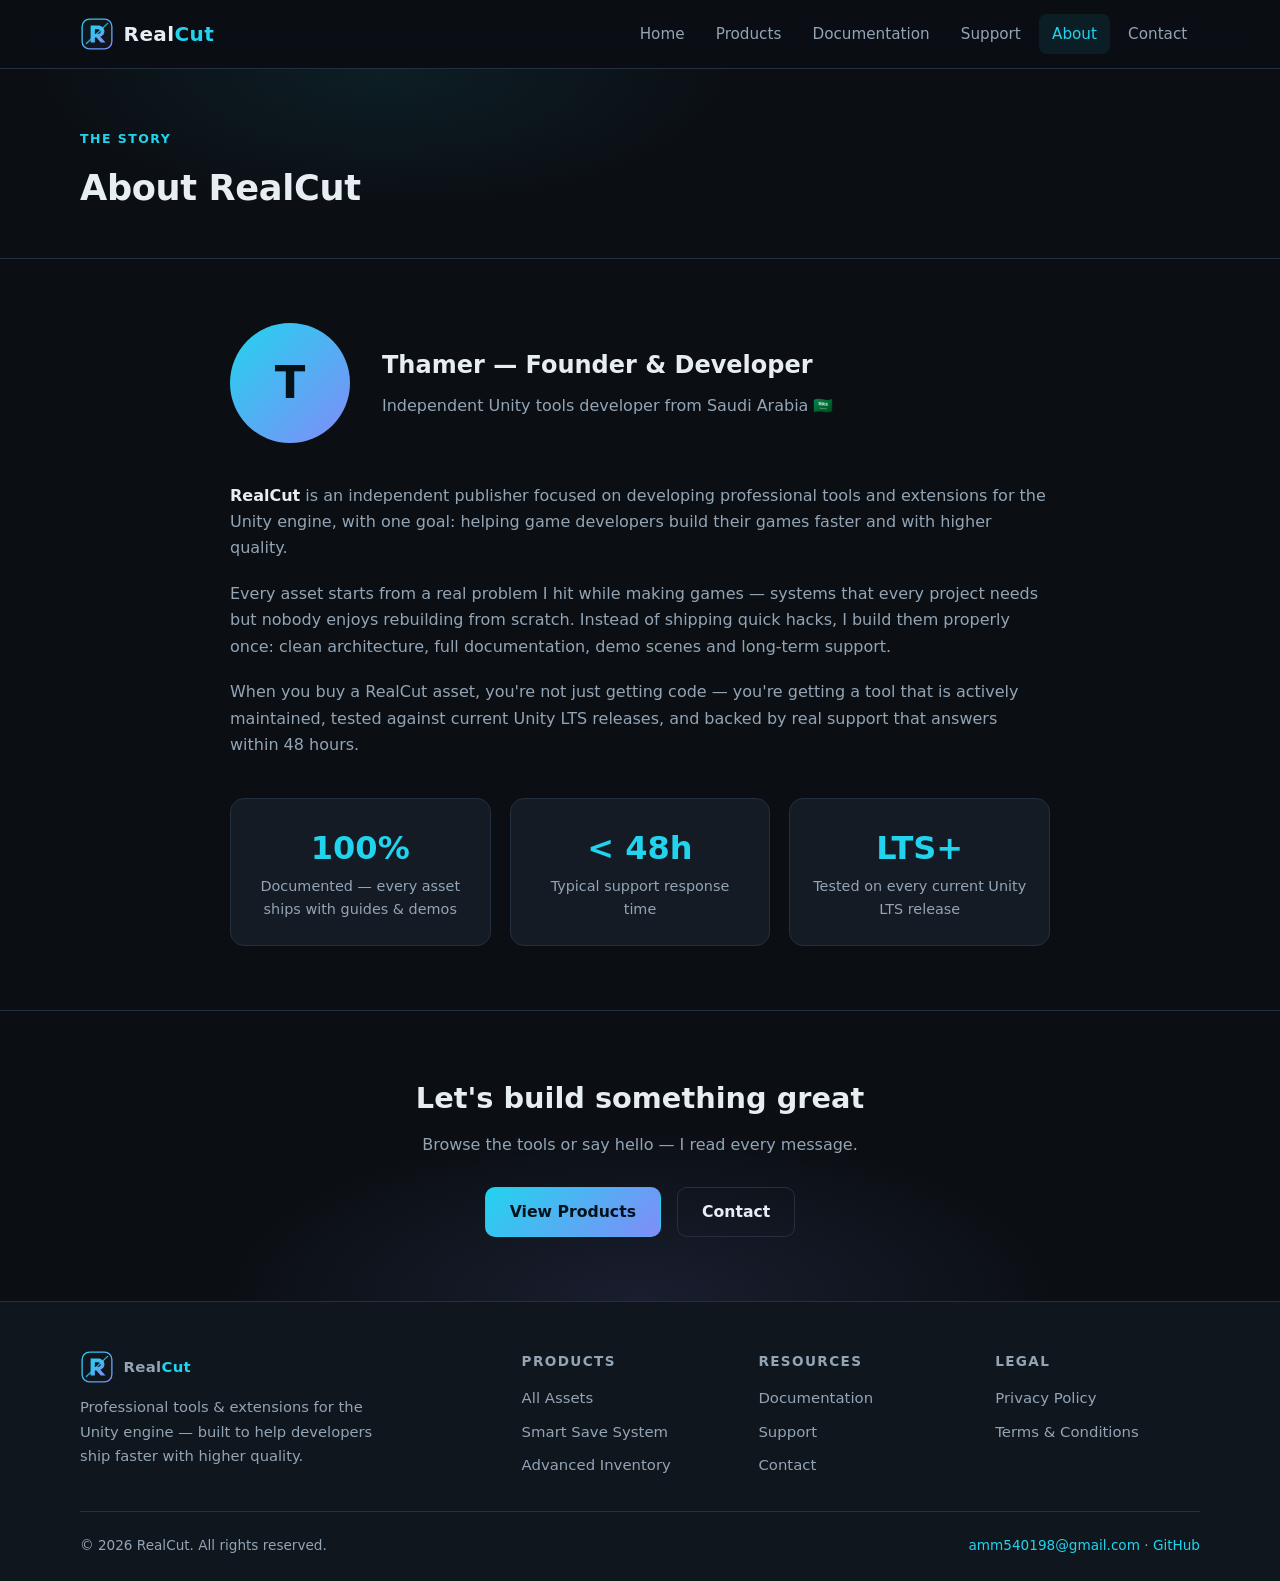
==== about.html @ 6e4e15a1 "RealCut publisher site — initial version Co-Authored-By: Claude Fable 5 <noreply@anthropic.com>" ====
<!DOCTYPE html>
<html lang="en">
<head>
  <meta charset="UTF-8">
  <meta name="viewport" content="width=device-width, initial-scale=1.0">
  <title>About — RealCut</title>
  <meta name="description" content="RealCut is an independent publisher building professional tools and extensions for the Unity engine.">
  <link rel="icon" type="image/svg+xml" href="assets/favicon.svg">
  <link rel="stylesheet" href="css/style.css">
</head>
<body data-page="about">
  <header id="site-header" class="site-header"></header>

  <main>
    <section class="page-head">
      <div class="container">
        <span class="eyebrow">The story</span>
        <h1>About RealCut</h1>
      </div>
    </section>

    <section class="section">
      <div class="container" style="max-width:820px">
        <div class="about-hero">
          <div class="avatar">T</div>
          <div>
            <h2 style="margin-bottom:0.5rem">Thamer — Founder &amp; Developer</h2>
            <p style="color:var(--text-dim)">Independent Unity tools developer from Saudi Arabia 🇸🇦</p>
          </div>
        </div>

        <div style="margin-top:2.5rem; display:grid; gap:1.2rem; color:var(--text-dim)">
          <p>
            <strong style="color:var(--text)">RealCut</strong> is an independent publisher focused on developing
            professional tools and extensions for the Unity engine, with one goal: helping game developers
            build their games faster and with higher quality.
          </p>
          <p>
            Every asset starts from a real problem I hit while making games — systems that every project needs
            but nobody enjoys rebuilding from scratch. Instead of shipping quick hacks, I build them properly once:
            clean architecture, full documentation, demo scenes and long-term support.
          </p>
          <p>
            When you buy a RealCut asset, you're not just getting code — you're getting a tool that is
            actively maintained, tested against current Unity LTS releases, and backed by real support
            that answers within 48 hours.
          </p>
        </div>

        <div class="stat-row">
          <div class="card stat">
            <div class="num">100%</div>
            <div class="lbl">Documented — every asset ships with guides &amp; demos</div>
          </div>
          <div class="card stat">
            <div class="num">&lt; 48h</div>
            <div class="lbl">Typical support response time</div>
          </div>
          <div class="card stat">
            <div class="num">LTS+</div>
            <div class="lbl">Tested on every current Unity LTS release</div>
          </div>
        </div>
      </div>
    </section>

    <section class="cta-band">
      <div class="container">
        <h2>Let's build something great</h2>
        <p>Browse the tools or say hello — I read every message.</p>
        <div class="hero-actions">
          <a href="products.html" class="btn btn-primary">View Products</a>
          <a href="contact.html" class="btn btn-outline">Contact</a>
        </div>
      </div>
    </section>
  </main>

  <footer id="site-footer" class="site-footer"></footer>
  <script src="js/main.js"></script>
</body>
</html>
---- css/style.css ----
/* ============================================
   RealCut — Unity Asset Publisher Site
   ============================================ */

:root {
  --bg: #0b0f14;
  --bg-soft: #10161d;
  --card: #141b24;
  --card-hover: #18212c;
  --border: #223041;
  --text: #e6edf3;
  --text-dim: #93a4b5;
  --accent: #22d3ee;
  --accent-2: #818cf8;
  --accent-dark: #0e7490;
  --success: #34d399;
  --radius: 14px;
  --shadow: 0 10px 30px rgba(0, 0, 0, 0.35);
  --font: "Segoe UI", system-ui, -apple-system, "Helvetica Neue", Arial, sans-serif;
  --mono: "Cascadia Code", Consolas, "SF Mono", monospace;
}

* { margin: 0; padding: 0; box-sizing: border-box; }

html { scroll-behavior: smooth; }

body {
  font-family: var(--font);
  background: var(--bg);
  color: var(--text);
  line-height: 1.65;
  min-height: 100vh;
  display: flex;
  flex-direction: column;
}

main { flex: 1; }

.container {
  width: min(1120px, 92%);
  margin: 0 auto;
}

a { color: var(--accent); text-decoration: none; }
a:hover { text-decoration: underline; }

img { max-width: 100%; display: block; }

/* ---------- Header ---------- */
.site-header {
  position: sticky;
  top: 0;
  z-index: 50;
  background: rgba(11, 15, 20, 0.85);
  backdrop-filter: blur(12px);
  border-bottom: 1px solid var(--border);
}

.nav-wrap {
  display: flex;
  align-items: center;
  justify-content: space-between;
  padding: 0.9rem 0;
  gap: 1rem;
}

.brand {
  display: flex;
  align-items: center;
  gap: 0.6rem;
  font-weight: 700;
  font-size: 1.25rem;
  color: var(--text);
  letter-spacing: 0.02em;
}
.brand:hover { text-decoration: none; }
.brand svg { width: 34px; height: 34px; }
.brand .cut { color: var(--accent); }

.main-nav {
  display: flex;
  align-items: center;
  gap: 0.35rem;
  flex-wrap: wrap;
}

.main-nav a {
  color: var(--text-dim);
  padding: 0.45rem 0.8rem;
  border-radius: 8px;
  font-size: 0.95rem;
  transition: color 0.15s, background 0.15s;
}
.main-nav a:hover { color: var(--text); background: var(--card); text-decoration: none; }
.main-nav a.active { color: var(--accent); background: rgba(34, 211, 238, 0.08); }

.nav-toggle {
  display: none;
  background: none;
  border: 1px solid var(--border);
  border-radius: 8px;
  color: var(--text);
  font-size: 1.3rem;
  padding: 0.25rem 0.6rem;
  cursor: pointer;
}

@media (max-width: 860px) {
  .nav-toggle { display: block; }
  .main-nav {
    display: none;
    position: absolute;
    top: 100%;
    left: 0;
    right: 0;
    flex-direction: column;
    align-items: stretch;
    background: var(--bg-soft);
    border-bottom: 1px solid var(--border);
    padding: 0.75rem 4%;
  }
  .main-nav.open { display: flex; }
  .main-nav a { padding: 0.7rem 0.8rem; }
}

/* ---------- Buttons ---------- */
.btn {
  display: inline-flex;
  align-items: center;
  justify-content: center;
  gap: 0.5rem;
  padding: 0.7rem 1.5rem;
  border-radius: 10px;
  font-weight: 600;
  font-size: 0.98rem;
  border: 1px solid transparent;
  cursor: pointer;
  transition: transform 0.15s, box-shadow 0.15s, background 0.15s, border-color 0.15s;
}
.btn:hover { text-decoration: none; transform: translateY(-2px); }

.btn-primary {
  background: linear-gradient(135deg, var(--accent), var(--accent-2));
  color: #06121a;
}
.btn-primary:hover { box-shadow: 0 8px 24px rgba(34, 211, 238, 0.25); }

.btn-outline {
  border-color: var(--border);
  color: var(--text);
  background: transparent;
}
.btn-outline:hover { border-color: var(--accent); color: var(--accent); }

.btn-store {
  background: #000;
  color: #fff;
  border-color: #333;
}
.btn-store:hover { border-color: var(--accent); box-shadow: 0 8px 24px rgba(0, 0, 0, 0.4); }

/* ---------- Hero ---------- */
.hero {
  position: relative;
  padding: 6rem 0 5rem;
  text-align: center;
  overflow: hidden;
}
.hero::before {
  content: "";
  position: absolute;
  inset: 0;
  background:
    radial-gradient(600px 300px at 50% -10%, rgba(34, 211, 238, 0.14), transparent 70%),
    radial-gradient(500px 260px at 85% 20%, rgba(129, 140, 248, 0.10), transparent 70%);
  pointer-events: none;
}
.hero .container { position: relative; }

.hero-logo { width: 96px; height: 96px; margin: 0 auto 1.5rem; }

.hero h1 {
  font-size: clamp(2.2rem, 5vw, 3.4rem);
  line-height: 1.15;
  letter-spacing: -0.02em;
  margin-bottom: 1rem;
}
.hero h1 .grad {
  background: linear-gradient(90deg, var(--accent), var(--accent-2));
  -webkit-background-clip: text;
  background-clip: text;
  color: transparent;
}

.hero .tagline {
  color: var(--text-dim);
  font-size: 1.15rem;
  max-width: 640px;
  margin: 0 auto 2.2rem;
}

.hero-actions { display: flex; gap: 1rem; justify-content: center; flex-wrap: wrap; }

/* ---------- Sections ---------- */
.section { padding: 4rem 0; }
.section.alt { background: var(--bg-soft); border-top: 1px solid var(--border); border-bottom: 1px solid var(--border); }

.section-head { text-align: center; margin-bottom: 2.5rem; }
.section-head h2 { font-size: 1.9rem; letter-spacing: -0.01em; }
.section-head p { color: var(--text-dim); margin-top: 0.5rem; }

.eyebrow {
  display: inline-block;
  font-size: 0.78rem;
  font-weight: 700;
  letter-spacing: 0.12em;
  text-transform: uppercase;
  color: var(--accent);
  margin-bottom: 0.6rem;
}

/* ---------- Cards / grids ---------- */
.grid-3 { display: grid; grid-template-columns: repeat(3, 1fr); gap: 1.4rem; }
.grid-2 { display: grid; grid-template-columns: repeat(2, 1fr); gap: 1.4rem; }
@media (max-width: 860px) { .grid-3, .grid-2 { grid-template-columns: 1fr; } }

.card {
  background: var(--card);
  border: 1px solid var(--border);
  border-radius: var(--radius);
  padding: 1.6rem;
}

.feature-card h3 { margin: 0.8rem 0 0.4rem; font-size: 1.1rem; }
.feature-card p { color: var(--text-dim); font-size: 0.95rem; }
.feature-icon {
  width: 44px; height: 44px;
  display: flex; align-items: center; justify-content: center;
  border-radius: 10px;
  background: rgba(34, 211, 238, 0.1);
  color: var(--accent);
  font-size: 1.3rem;
}

/* ---------- Product cards ---------- */
.product-grid { display: grid; grid-template-columns: repeat(auto-fill, minmax(320px, 1fr)); gap: 1.6rem; }

.product-card {
  background: var(--card);
  border: 1px solid var(--border);
  border-radius: var(--radius);
  overflow: hidden;
  display: flex;
  flex-direction: column;
  transition: transform 0.2s, border-color 0.2s, box-shadow 0.2s;
}
.product-card:hover {
  transform: translateY(-4px);
  border-color: rgba(34, 211, 238, 0.45);
  box-shadow: var(--shadow);
}
.product-card .thumb { aspect-ratio: 16 / 9; background: var(--bg-soft); }
.product-card .thumb img { width: 100%; height: 100%; object-fit: cover; }
.product-card .body { padding: 1.3rem; display: flex; flex-direction: column; gap: 0.6rem; flex: 1; }
.product-card h3 { font-size: 1.2rem; }
.product-card h3 a { color: var(--text); }
.product-card h3 a:hover { color: var(--accent); text-decoration: none; }
.product-card .desc { color: var(--text-dim); font-size: 0.94rem; flex: 1; }

.meta-row { display: flex; flex-wrap: wrap; gap: 0.5rem; }
.badge {
  font-size: 0.75rem;
  font-weight: 600;
  padding: 0.22rem 0.6rem;
  border-radius: 999px;
  border: 1px solid var(--border);
  color: var(--text-dim);
  background: var(--bg-soft);
}
.badge.accent { color: var(--accent); border-color: rgba(34, 211, 238, 0.35); background: rgba(34, 211, 238, 0.07); }

.card-actions { display: flex; gap: 0.7rem; margin-top: 0.8rem; flex-wrap: wrap; }
.card-actions .btn { padding: 0.55rem 1.1rem; font-size: 0.9rem; }

/* ---------- Product detail page ---------- */
.product-hero { padding: 3.5rem 0 2rem; }
.breadcrumb { font-size: 0.88rem; color: var(--text-dim); margin-bottom: 1.2rem; }
.breadcrumb a { color: var(--text-dim); }
.breadcrumb a:hover { color: var(--accent); }

.product-top { display: grid; grid-template-columns: 1.2fr 1fr; gap: 2.5rem; align-items: start; }
@media (max-width: 900px) { .product-top { grid-template-columns: 1fr; } }

.gallery-main {
  border: 1px solid var(--border);
  border-radius: var(--radius);
  overflow: hidden;
  background: var(--bg-soft);
  aspect-ratio: 16 / 9;
}
.gallery-main img { width: 100%; height: 100%; object-fit: cover; }

.gallery-thumbs { display: flex; gap: 0.7rem; margin-top: 0.8rem; }
.gallery-thumbs button {
  border: 2px solid var(--border);
  border-radius: 8px;
  padding: 0;
  background: var(--bg-soft);
  cursor: pointer;
  overflow: hidden;
  width: 110px;
  aspect-ratio: 16 / 9;
  transition: border-color 0.15s;
}
.gallery-thumbs button.active,
.gallery-thumbs button:hover { border-color: var(--accent); }
.gallery-thumbs img { width: 100%; height: 100%; object-fit: cover; }

.product-info h1 { font-size: 2rem; margin-bottom: 0.6rem; letter-spacing: -0.01em; }
.product-info .lead { color: var(--text-dim); margin-bottom: 1.2rem; }
.spec-list { list-style: none; margin: 1.2rem 0; display: grid; gap: 0.5rem; }
.spec-list li {
  display: flex; justify-content: space-between; gap: 1rem;
  padding: 0.55rem 0.9rem;
  background: var(--bg-soft);
  border: 1px solid var(--border);
  border-radius: 8px;
  font-size: 0.92rem;
}
.spec-list .k { color: var(--text-dim); }
.spec-list .v { font-weight: 600; }

.video-box {
  border: 1px solid var(--border);
  border-radius: var(--radius);
  overflow: hidden;
  background: #000;
  aspect-ratio: 16 / 9;
  display: flex;
  align-items: center;
  justify-content: center;
}
.video-box .placeholder { text-align: center; color: var(--text-dim); padding: 2rem; }
.video-box .play-circle {
  width: 72px; height: 72px;
  margin: 0 auto 1rem;
  border-radius: 50%;
  background: rgba(34, 211, 238, 0.15);
  border: 2px solid var(--accent);
  display: flex; align-items: center; justify-content: center;
  color: var(--accent);
  font-size: 1.6rem;
}

/* ---------- Tabs / detail sections ---------- */
.detail-section { margin: 3rem 0; }
.detail-section h2 {
  font-size: 1.4rem;
  margin-bottom: 1.2rem;
  padding-bottom: 0.6rem;
  border-bottom: 1px solid var(--border);
}

.check-list { list-style: none; display: grid; gap: 0.7rem; }
.check-list li { display: flex; gap: 0.7rem; align-items: flex-start; color: var(--text-dim); }
.check-list li::before {
  content: "✓";
  color: var(--success);
  font-weight: 700;
  flex-shrink: 0;
  margin-top: 0.05rem;
}
.check-list li strong { color: var(--text); }

.steps { list-style: none; counter-reset: step; display: grid; gap: 1rem; }
.steps li {
  counter-increment: step;
  display: flex;
  gap: 1rem;
  align-items: flex-start;
  background: var(--card);
  border: 1px solid var(--border);
  border-radius: 10px;
  padding: 1rem 1.2rem;
}
.steps li::before {
  content: counter(step);
  flex-shrink: 0;
  width: 30px; height: 30px;
  border-radius: 50%;
  background: rgba(34, 211, 238, 0.12);
  color: var(--accent);
  font-weight: 700;
  display: flex; align-items: center; justify-content: center;
  font-size: 0.9rem;
}

/* ---------- Tables ---------- */
.table-wrap { overflow-x: auto; border: 1px solid var(--border); border-radius: 10px; }
table { width: 100%; border-collapse: collapse; font-size: 0.93rem; min-width: 420px; }
th, td { text-align: left; padding: 0.75rem 1rem; border-bottom: 1px solid var(--border); }
th { background: var(--bg-soft); color: var(--text-dim); font-weight: 600; }
tr:last-child td { border-bottom: none; }
.yes { color: var(--success); font-weight: 700; }

/* ---------- Changelog ---------- */
.changelog { list-style: none; border-left: 2px solid var(--border); padding-left: 1.5rem; display: grid; gap: 1.5rem; }
.changelog li { position: relative; }
.changelog li::before {
  content: "";
  position: absolute;
  left: calc(-1.5rem - 6px);
  top: 0.45rem;
  width: 10px; height: 10px;
  border-radius: 50%;
  background: var(--accent);
}
.changelog .ver { font-weight: 700; color: var(--text); }
.changelog .date { color: var(--text-dim); font-size: 0.85rem; margin-left: 0.6rem; }
.changelog p { color: var(--text-dim); font-size: 0.93rem; margin-top: 0.25rem; }

/* ---------- FAQ accordion ---------- */
.faq details {
  background: var(--card);
  border: 1px solid var(--border);
  border-radius: 10px;
  margin-bottom: 0.8rem;
  overflow: hidden;
}
.faq summary {
  cursor: pointer;
  padding: 1rem 1.3rem;
  font-weight: 600;
  list-style: none;
  display: flex;
  justify-content: space-between;
  align-items: center;
  gap: 1rem;
}
.faq summary::-webkit-details-marker { display: none; }
.faq summary::after { content: "+"; color: var(--accent); font-size: 1.3rem; font-weight: 400; }
.faq details[open] summary::after { content: "–"; }
.faq .answer { padding: 0 1.3rem 1.1rem; color: var(--text-dim); font-size: 0.95rem; }

/* ---------- Docs ---------- */
.docs-layout { display: grid; grid-template-columns: 240px 1fr; gap: 2.5rem; align-items: start; }
@media (max-width: 900px) { .docs-layout { grid-template-columns: 1fr; } }

.docs-nav {
  position: sticky;
  top: 90px;
  background: var(--card);
  border: 1px solid var(--border);
  border-radius: var(--radius);
  padding: 1.2rem;
}
.docs-nav h4 { font-size: 0.8rem; text-transform: uppercase; letter-spacing: 0.1em; color: var(--text-dim); margin-bottom: 0.7rem; }
.docs-nav ul { list-style: none; display: grid; gap: 0.2rem; }
.docs-nav a { color: var(--text-dim); font-size: 0.93rem; display: block; padding: 0.35rem 0.6rem; border-radius: 6px; }
.docs-nav a:hover { color: var(--accent); background: var(--bg-soft); text-decoration: none; }

.docs-body h2 { font-size: 1.5rem; margin: 2.5rem 0 1rem; padding-bottom: 0.5rem; border-bottom: 1px solid var(--border); }
.docs-body h2:first-child { margin-top: 0; }
.docs-body h3 { font-size: 1.1rem; margin: 1.5rem 0 0.6rem; }
.docs-body p, .docs-body li { color: var(--text-dim); }
.docs-body ul, .docs-body ol { padding-left: 1.4rem; margin: 0.6rem 0 1rem; }

pre {
  background: #0a0e13;
  border: 1px solid var(--border);
  border-radius: 10px;
  padding: 1.1rem 1.3rem;
  overflow-x: auto;
  margin: 1rem 0;
}
code { font-family: var(--mono); font-size: 0.88rem; color: #a5d6ff; }
p code, li code {
  background: var(--bg-soft);
  border: 1px solid var(--border);
  border-radius: 5px;
  padding: 0.1rem 0.4rem;
  color: var(--accent);
}

/* ---------- Forms ---------- */
.form-grid { display: grid; gap: 1.1rem; }
label { font-weight: 600; font-size: 0.92rem; display: block; margin-bottom: 0.35rem; }
input, textarea, select {
  width: 100%;
  background: var(--bg-soft);
  border: 1px solid var(--border);
  border-radius: 9px;
  color: var(--text);
  padding: 0.75rem 0.95rem;
  font-family: inherit;
  font-size: 0.95rem;
  transition: border-color 0.15s;
}
input:focus, textarea:focus, select:focus { outline: none; border-color: var(--accent); }
textarea { min-height: 150px; resize: vertical; }

.form-note { font-size: 0.85rem; color: var(--text-dim); }
.form-success {
  display: none;
  background: rgba(52, 211, 153, 0.1);
  border: 1px solid rgba(52, 211, 153, 0.4);
  color: var(--success);
  border-radius: 9px;
  padding: 0.9rem 1.1rem;
  font-size: 0.93rem;
}
.form-success.show { display: block; }

/* ---------- Contact / support info ---------- */
.info-tile { display: flex; gap: 1rem; align-items: flex-start; }
.info-tile .ico {
  flex-shrink: 0;
  width: 44px; height: 44px;
  border-radius: 10px;
  background: rgba(34, 211, 238, 0.1);
  color: var(--accent);
  display: flex; align-items: center; justify-content: center;
  font-size: 1.2rem;
}
.info-tile h3 { font-size: 1.05rem; margin-bottom: 0.2rem; }
.info-tile p { color: var(--text-dim); font-size: 0.93rem; }

/* ---------- About ---------- */
.about-hero { display: grid; grid-template-columns: auto 1fr; gap: 2rem; align-items: center; }
@media (max-width: 700px) { .about-hero { grid-template-columns: 1fr; text-align: center; } .about-hero .avatar { margin: 0 auto; } }
.avatar {
  width: 120px; height: 120px;
  border-radius: 50%;
  background: linear-gradient(135deg, var(--accent), var(--accent-2));
  display: flex; align-items: center; justify-content: center;
  font-size: 2.8rem;
  font-weight: 800;
  color: #06121a;
}

.stat-row { display: grid; grid-template-columns: repeat(3, 1fr); gap: 1.2rem; margin-top: 2.5rem; }
@media (max-width: 700px) { .stat-row { grid-template-columns: 1fr; } }
.stat { text-align: center; padding: 1.4rem; }
.stat .num { font-size: 2rem; font-weight: 800; color: var(--accent); }
.stat .lbl { color: var(--text-dim); font-size: 0.9rem; }

/* ---------- Legal pages ---------- */
.legal h1 { font-size: 2rem; margin-bottom: 0.4rem; }
.legal .updated { color: var(--text-dim); font-size: 0.9rem; margin-bottom: 2rem; }
.legal h2 { font-size: 1.25rem; margin: 2rem 0 0.7rem; }
.legal p, .legal li { color: var(--text-dim); }
.legal ul { padding-left: 1.4rem; margin: 0.6rem 0; }

/* ---------- Page header band ---------- */
.page-head {
  padding: 3.5rem 0 2.5rem;
  border-bottom: 1px solid var(--border);
  background:
    radial-gradient(500px 200px at 30% 0%, rgba(34, 211, 238, 0.08), transparent 70%);
}
.page-head h1 { font-size: 2.2rem; letter-spacing: -0.01em; }
.page-head p { color: var(--text-dim); margin-top: 0.5rem; max-width: 640px; }

/* ---------- CTA band ---------- */
.cta-band {
  text-align: center;
  padding: 4rem 0;
  background:
    radial-gradient(600px 250px at 50% 100%, rgba(129, 140, 248, 0.12), transparent 70%);
  border-top: 1px solid var(--border);
}
.cta-band h2 { font-size: 1.8rem; margin-bottom: 0.6rem; }
.cta-band p { color: var(--text-dim); margin-bottom: 1.8rem; }

/* ---------- Footer ---------- */
.site-footer {
  border-top: 1px solid var(--border);
  background: var(--bg-soft);
  padding: 3rem 0 1.5rem;
  margin-top: auto;
}
.footer-grid {
  display: grid;
  grid-template-columns: 2fr 1fr 1fr 1fr;
  gap: 2rem;
  margin-bottom: 2rem;
}
@media (max-width: 860px) { .footer-grid { grid-template-columns: 1fr 1fr; } }
@media (max-width: 520px) { .footer-grid { grid-template-columns: 1fr; } }

.footer-grid h4 { font-size: 0.85rem; text-transform: uppercase; letter-spacing: 0.1em; color: var(--text-dim); margin-bottom: 0.8rem; }
.footer-grid ul { list-style: none; display: grid; gap: 0.45rem; }
.footer-grid a { color: var(--text-dim); font-size: 0.93rem; }
.footer-grid a:hover { color: var(--accent); }
.footer-brand p { color: var(--text-dim); font-size: 0.92rem; margin-top: 0.7rem; max-width: 300px; }

.footer-bottom {
  border-top: 1px solid var(--border);
  padding-top: 1.4rem;
  display: flex;
  justify-content: space-between;
  align-items: center;
  gap: 1rem;
  flex-wrap: wrap;
  color: var(--text-dim);
  font-size: 0.85rem;
}
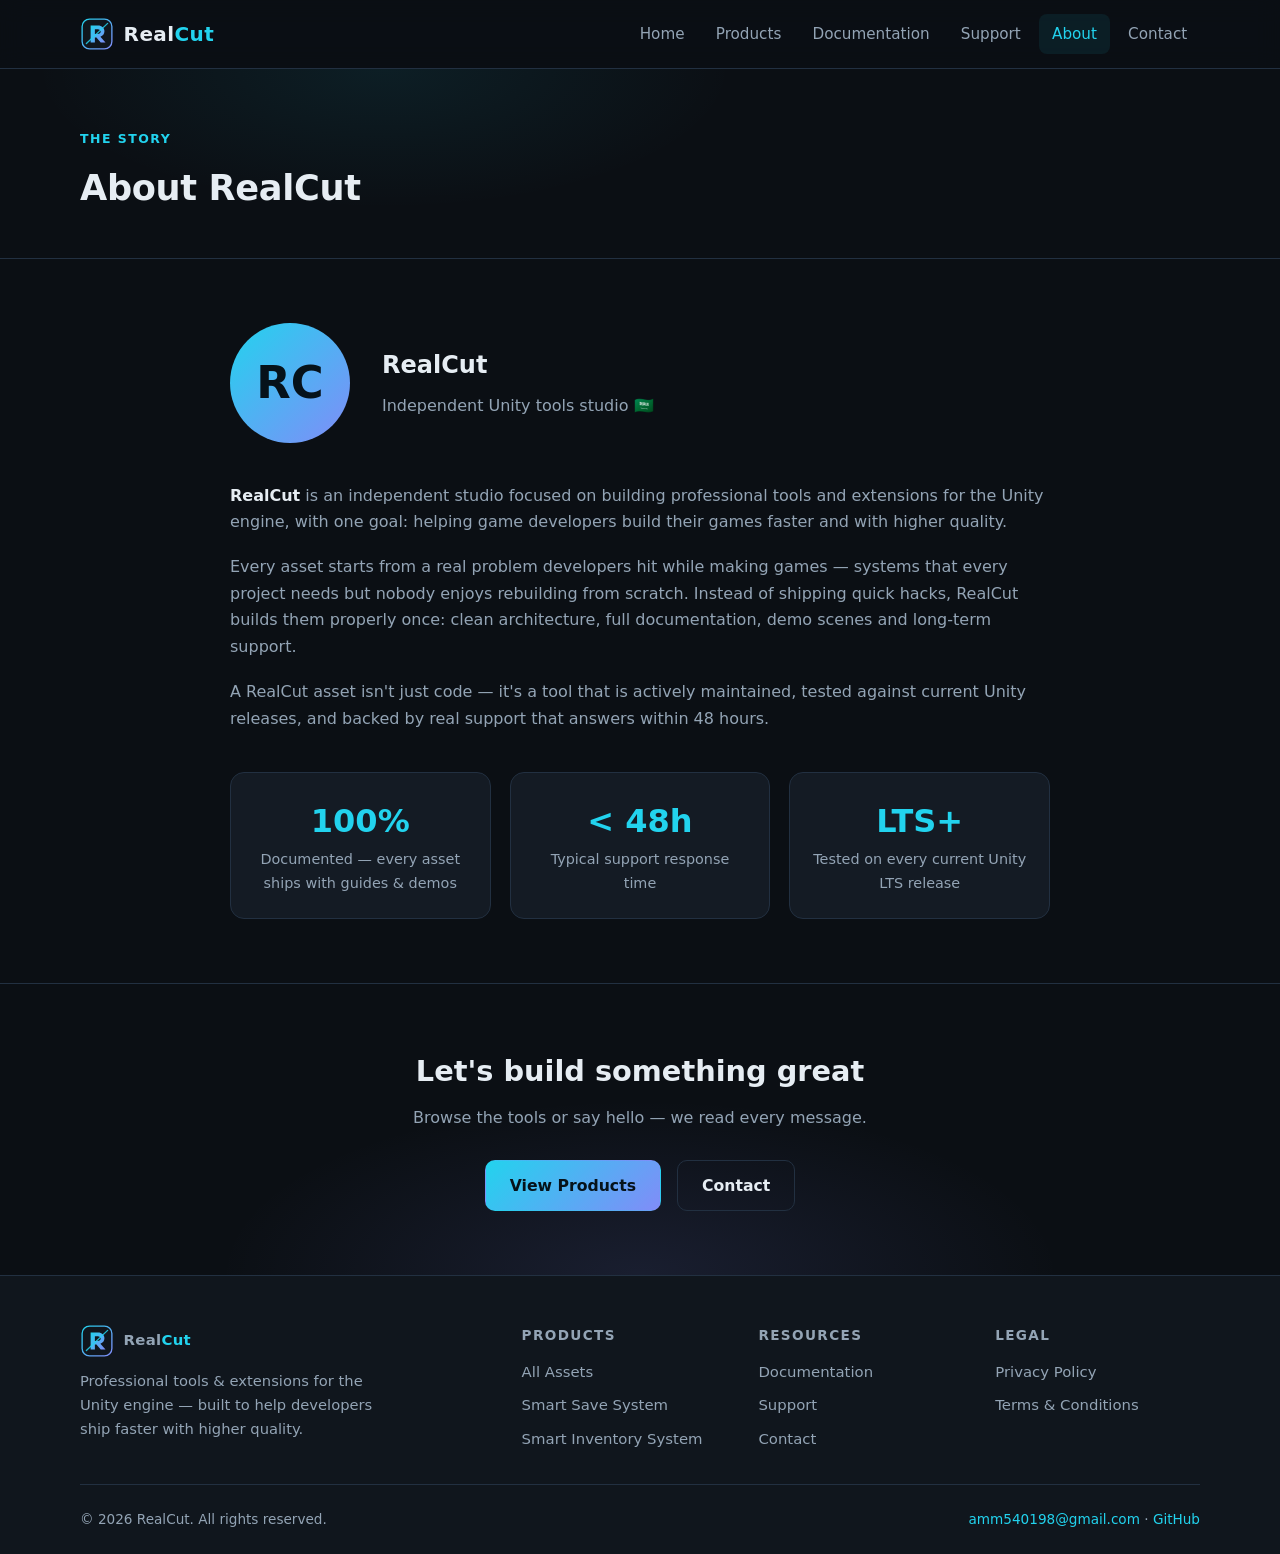
==== commit b5564f85: "Update catalog to real assets; company-wide RealCut branding - Replace placeholder products with the" ====
--- a/about.html
+++ b/about.html
@@ -22,28 +22,27 @@
     <section class="section">
       <div class="container" style="max-width:820px">
         <div class="about-hero">
-          <div class="avatar">T</div>
+          <div class="avatar">RC</div>
           <div>
-            <h2 style="margin-bottom:0.5rem">Thamer — Founder &amp; Developer</h2>
-            <p style="color:var(--text-dim)">Independent Unity tools developer from Saudi Arabia 🇸🇦</p>
+            <h2 style="margin-bottom:0.5rem">RealCut</h2>
+            <p style="color:var(--text-dim)">Independent Unity tools studio 🇸🇦</p>
           </div>
         </div>
 
         <div style="margin-top:2.5rem; display:grid; gap:1.2rem; color:var(--text-dim)">
           <p>
-            <strong style="color:var(--text)">RealCut</strong> is an independent publisher focused on developing
+            <strong style="color:var(--text)">RealCut</strong> is an independent studio focused on building
             professional tools and extensions for the Unity engine, with one goal: helping game developers
             build their games faster and with higher quality.
           </p>
           <p>
-            Every asset starts from a real problem I hit while making games — systems that every project needs
-            but nobody enjoys rebuilding from scratch. Instead of shipping quick hacks, I build them properly once:
-            clean architecture, full documentation, demo scenes and long-term support.
+            Every asset starts from a real problem developers hit while making games — systems that every project
+            needs but nobody enjoys rebuilding from scratch. Instead of shipping quick hacks, RealCut builds them
+            properly once: clean architecture, full documentation, demo scenes and long-term support.
           </p>
           <p>
-            When you buy a RealCut asset, you're not just getting code — you're getting a tool that is
-            actively maintained, tested against current Unity LTS releases, and backed by real support
-            that answers within 48 hours.
+            A RealCut asset isn't just code — it's a tool that is actively maintained, tested against current
+            Unity releases, and backed by real support that answers within 48 hours.
           </p>
         </div>
 
@@ -67,7 +66,7 @@
     <section class="cta-band">
       <div class="container">
         <h2>Let's build something great</h2>
-        <p>Browse the tools or say hello — I read every message.</p>
+        <p>Browse the tools or say hello — we read every message.</p>
         <div class="hero-actions">
           <a href="products.html" class="btn btn-primary">View Products</a>
           <a href="contact.html" class="btn btn-outline">Contact</a>
--- a/css/style.css
+++ b/css/style.css
@@ -159,6 +159,49 @@
 }
 .btn-store:hover { border-color: var(--accent); box-shadow: 0 8px 24px rgba(0, 0, 0, 0.4); }
 
+/* A "Coming soon" action: looks like a button, does nothing, never a dead link. */
+.btn.is-disabled {
+  background: transparent;
+  color: var(--text-dim);
+  border-color: var(--border);
+  cursor: default;
+  pointer-events: none;
+  opacity: 0.75;
+}
+.btn.is-disabled:hover { transform: none; box-shadow: none; }
+
+/* Price shown on a product's detail spec list. */
+.price-tag { font-weight: 700; color: var(--text); }
+.price-tag.free { color: var(--accent); }
+.price-offer {
+  display: inline-block;
+  margin-left: 0.5rem;
+  font-size: 0.78rem;
+  font-weight: 600;
+  color: var(--accent);
+  border: 1px solid rgba(34, 211, 238, 0.35);
+  background: rgba(34, 211, 238, 0.07);
+  border-radius: 999px;
+  padding: 0.1rem 0.55rem;
+}
+
+/* "Coming soon" ribbon across a product card's thumbnail. */
+.thumb { position: relative; }
+.ribbon {
+  position: absolute;
+  top: 0.7rem;
+  left: 0.7rem;
+  font-size: 0.72rem;
+  font-weight: 700;
+  letter-spacing: 0.04em;
+  text-transform: uppercase;
+  color: #06121a;
+  background: linear-gradient(135deg, var(--accent), var(--accent-2));
+  border-radius: 999px;
+  padding: 0.22rem 0.7rem;
+  box-shadow: 0 4px 14px rgba(0, 0, 0, 0.35);
+}
+
 /* ---------- Hero ---------- */
 .hero {
   position: relative;
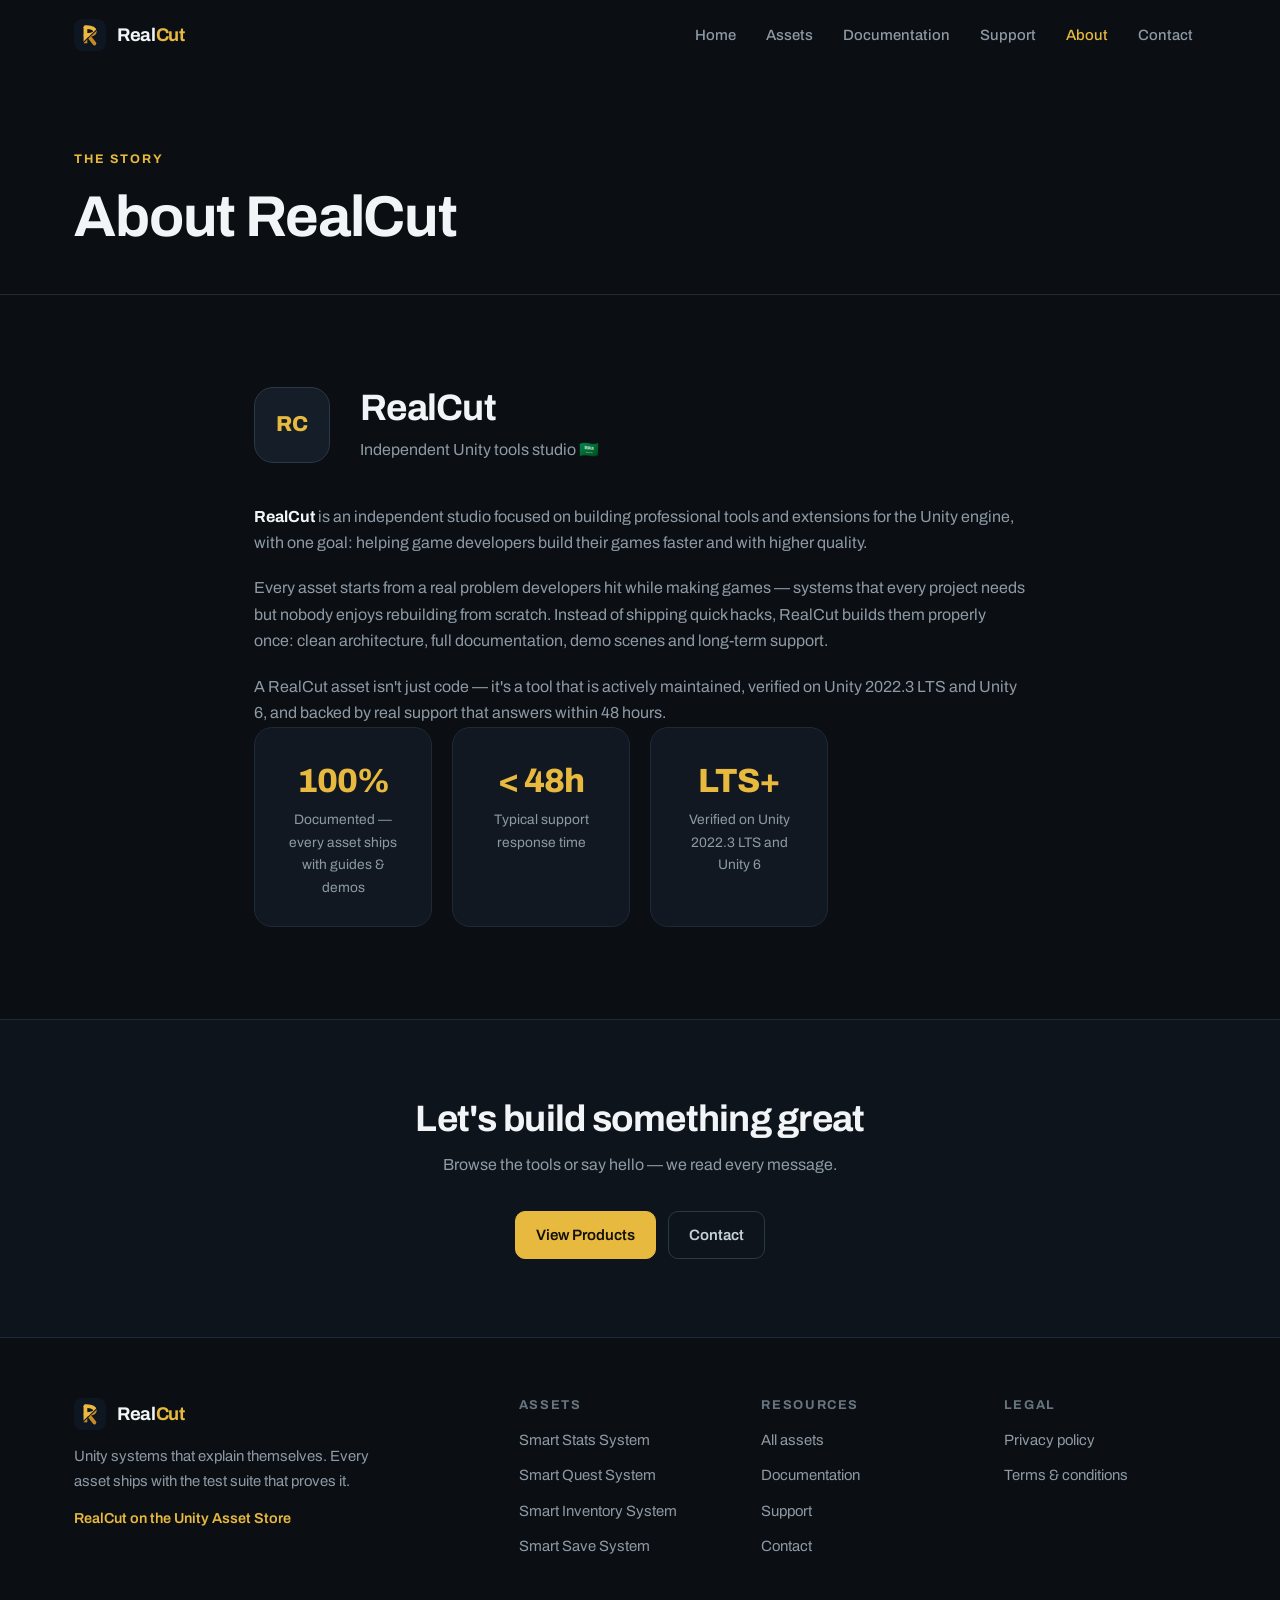
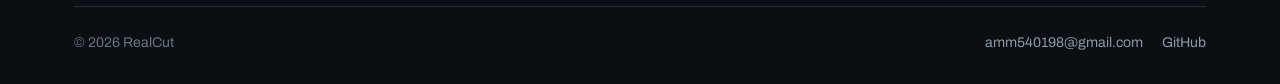
==== commit cc0c79a6: "Rebuild the site around the four assets that actually exist The catalog listed two assets as "coming" ====
--- a/about.html
+++ b/about.html
@@ -41,8 +41,7 @@
             properly once: clean architecture, full documentation, demo scenes and long-term support.
           </p>
           <p>
-            A RealCut asset isn't just code — it's a tool that is actively maintained, tested against current
-            Unity releases, and backed by real support that answers within 48 hours.
+            A RealCut asset isn't just code — it's a tool that is actively maintained, verified on Unity 2022.3 LTS and Unity 6, and backed by real support that answers within 48 hours.
           </p>
         </div>
 
@@ -57,7 +56,7 @@
           </div>
           <div class="card stat">
             <div class="num">LTS+</div>
-            <div class="lbl">Tested on every current Unity LTS release</div>
+            <div class="lbl">Verified on Unity 2022.3 LTS and Unity 6</div>
           </div>
         </div>
       </div>
--- a/css/style.css
+++ b/css/style.css
@@ -1,650 +1,419 @@
-/* ============================================
-   RealCut — Unity Asset Publisher Site
-   ============================================ */
+@import url("https://fonts.googleapis.com/css2?family=Archivo:wght@400;500;600;700;800&display=swap");
+
+/* RealCut — site styles.
+
+   Flat ink, hard edges, one gold accent that belongs to the brand and one
+   per-asset accent that belongs to the product. No gradient washes, no glows,
+   no floating shapes: those are what make a page look machine-made. Motion is
+   short, arrives once, and is switched off entirely for reduced-motion. */
 
 :root {
-  --bg: #0b0f14;
-  --bg-soft: #10161d;
-  --card: #141b24;
-  --card-hover: #18212c;
-  --border: #223041;
-  --text: #e6edf3;
-  --text-dim: #93a4b5;
-  --accent: #22d3ee;
-  --accent-2: #818cf8;
-  --accent-dark: #0e7490;
-  --success: #34d399;
-  --radius: 14px;
-  --shadow: 0 10px 30px rgba(0, 0, 0, 0.35);
-  --font: "Segoe UI", system-ui, -apple-system, "Helvetica Neue", Arial, sans-serif;
-  --mono: "Cascadia Code", Consolas, "SF Mono", monospace;
+  --bg:      #0B0E12;
+  --bg-alt:  #0E141B;
+  --panel:   #111821;
+  --panel-2: #151E28;
+  --line:    #1F2A36;
+  --line-2:  #2A3947;
+
+  --ink:     #F2F5F7;
+  --ink-2:   #C6D0D9;
+  --dim:     #8D9AA5;
+  --faint:   #67757F;
+
+  --gold:    #E7B93F;
+  --gold-2:  #C89A28;
+  --accent:  var(--gold);
+
+  --ok:      #56C48C;
+
+  /* names the older pages still use inline */
+  --text:      var(--ink);
+  --text-dim:  var(--dim);
+  --text-faint:var(--faint);
+  --border:    var(--line);
+  --card:      var(--panel);
+
+  --wrap: 1180px;
+  --r: 12px;
+  --r-lg: 18px;
+
+  --ease: cubic-bezier(.22,.61,.36,1);
+  --font: "Archivo", -apple-system, BlinkMacSystemFont, "Segoe UI", Roboto, sans-serif;
 }
 
 * { margin: 0; padding: 0; box-sizing: border-box; }
 
 html { scroll-behavior: smooth; }
+html.reduced-motion { scroll-behavior: auto; }
 
 body {
+  background: var(--bg);
+  color: var(--ink);
   font-family: var(--font);
-  background: var(--bg);
-  color: var(--text);
+  font-size: 16px;
   line-height: 1.65;
-  min-height: 100vh;
-  display: flex;
-  flex-direction: column;
-}
-
-main { flex: 1; }
-
-.container {
-  width: min(1120px, 92%);
-  margin: 0 auto;
-}
-
-a { color: var(--accent); text-decoration: none; }
-a:hover { text-decoration: underline; }
-
-img { max-width: 100%; display: block; }
-
-/* ---------- Header ---------- */
+  -webkit-font-smoothing: antialiased;
+  overflow-x: hidden;
+}
+
+img { max-width: 100%; height: auto; display: block; }
+a { color: var(--ink); text-decoration: none; }
+code {
+  font-family: ui-monospace, "Cascadia Mono", Consolas, monospace;
+  font-size: .88em;
+  background: var(--panel-2);
+  border: 1px solid var(--line);
+  border-radius: 6px;
+  padding: .12em .42em;
+  color: var(--ink-2);
+}
+
+.container { width: 100%; max-width: var(--wrap); margin: 0 auto; padding: 0 24px; }
+.center { text-align: center; }
+.dim { color: var(--dim); }
+
+h1, h2, h3, h4 { line-height: 1.15; letter-spacing: -.02em; font-weight: 700; }
+h1 { font-size: clamp(2.2rem, 5vw, 3.6rem); }
+h2 { font-size: clamp(1.6rem, 3.2vw, 2.3rem); }
+h3 { font-size: 1.16rem; }
+
+/* ---------- motion ---------- */
+
+.reveal {
+  opacity: 0;
+  transform: translateY(18px);
+  transition: opacity .55s var(--ease), transform .55s var(--ease);
+  transition-delay: calc(var(--i, 0) * 70ms);
+}
+.reveal.shown { opacity: 1; transform: none; }
+html.reduced-motion .reveal { opacity: 1; transform: none; transition: none; }
+
+/* ---------- header ---------- */
+
 .site-header {
-  position: sticky;
-  top: 0;
-  z-index: 50;
-  background: rgba(11, 15, 20, 0.85);
-  backdrop-filter: blur(12px);
-  border-bottom: 1px solid var(--border);
-}
-
-.nav-wrap {
-  display: flex;
-  align-items: center;
-  justify-content: space-between;
-  padding: 0.9rem 0;
-  gap: 1rem;
-}
-
-.brand {
-  display: flex;
-  align-items: center;
-  gap: 0.6rem;
-  font-weight: 700;
-  font-size: 1.25rem;
-  color: var(--text);
-  letter-spacing: 0.02em;
-}
-.brand:hover { text-decoration: none; }
-.brand svg { width: 34px; height: 34px; }
-.brand .cut { color: var(--accent); }
-
-.main-nav {
-  display: flex;
-  align-items: center;
-  gap: 0.35rem;
-  flex-wrap: wrap;
-}
-
+  position: sticky; top: 0; z-index: 50;
+  border-bottom: 1px solid transparent;
+  background: transparent;
+  transition: background .3s var(--ease), border-color .3s var(--ease);
+}
+.site-header.scrolled {
+  background: rgba(11, 14, 18, .88);
+  backdrop-filter: blur(10px);
+  border-bottom-color: var(--line);
+}
+.nav-wrap { display: flex; align-items: center; gap: 24px; height: 70px; }
+
+.brand { display: flex; align-items: center; gap: 11px; font-weight: 700; font-size: 1.15rem; letter-spacing: -.02em; }
+.brand svg { width: 32px; height: 32px; border-radius: 8px; }
+.brand b { color: var(--gold); font-weight: 700; }
+
+.main-nav { margin-left: auto; display: flex; gap: 4px; }
 .main-nav a {
-  color: var(--text-dim);
-  padding: 0.45rem 0.8rem;
-  border-radius: 8px;
-  font-size: 0.95rem;
-  transition: color 0.15s, background 0.15s;
-}
-.main-nav a:hover { color: var(--text); background: var(--card); text-decoration: none; }
-.main-nav a.active { color: var(--accent); background: rgba(34, 211, 238, 0.08); }
+  color: var(--dim); font-size: .93rem; font-weight: 500;
+  padding: 8px 13px; border-radius: 8px;
+  transition: color .2s var(--ease), background .2s var(--ease);
+}
+.main-nav a:hover { color: var(--ink); background: var(--panel); }
+.main-nav a.active { color: var(--gold); }
 
 .nav-toggle {
-  display: none;
-  background: none;
-  border: 1px solid var(--border);
-  border-radius: 8px;
-  color: var(--text);
-  font-size: 1.3rem;
-  padding: 0.25rem 0.6rem;
-  cursor: pointer;
-}
-
-@media (max-width: 860px) {
-  .nav-toggle { display: block; }
+  display: none; margin-left: auto;
+  width: 42px; height: 42px; border: 1px solid var(--line);
+  background: var(--panel); border-radius: 10px; cursor: pointer;
+  flex-direction: column; align-items: center; justify-content: center; gap: 5px;
+}
+.nav-toggle span {
+  display: block; width: 18px; height: 2px; background: var(--ink-2); border-radius: 2px;
+  transition: transform .25s var(--ease), opacity .2s var(--ease);
+}
+.nav-toggle.is-open span:nth-child(1) { transform: translateY(7px) rotate(45deg); }
+.nav-toggle.is-open span:nth-child(2) { opacity: 0; }
+.nav-toggle.is-open span:nth-child(3) { transform: translateY(-7px) rotate(-45deg); }
+
+/* ---------- buttons ---------- */
+
+.btn {
+  display: inline-flex; align-items: center; justify-content: center; gap: 8px;
+  padding: 11px 20px; border-radius: 10px;
+  font-family: var(--font); font-size: .94rem; font-weight: 600;
+  border: 1px solid transparent; cursor: pointer; white-space: nowrap;
+  transition: transform .16s var(--ease), background .2s var(--ease),
+              border-color .2s var(--ease), color .2s var(--ease);
+}
+.btn:active { transform: translateY(1px); }
+.btn-lg { padding: 15px 30px; font-size: 1rem; }
+
+.btn-solid, .btn-primary {
+  background: var(--gold); color: #14100A; border-color: var(--gold);
+}
+.btn-solid:hover, .btn-primary:hover { background: #F3C651; border-color: #F3C651; }
+
+.btn-ghost, .btn-outline {
+  background: transparent; color: var(--ink-2); border-color: var(--line-2);
+}
+.btn-ghost:hover, .btn-outline:hover { border-color: var(--gold); color: var(--gold); }
+
+/* ---------- sections ---------- */
+
+.section { padding: 92px 0; }
+.section.alt { background: var(--bg-alt); border-block: 1px solid var(--line); }
+
+.section-head { max-width: 640px; margin-bottom: 48px; }
+.section-head.center-head { margin-inline: auto; text-align: center; }
+.section-head p { color: var(--dim); margin-top: 12px; }
+
+.eyebrow {
+  display: inline-block; color: var(--gold);
+  font-size: .78rem; font-weight: 700; letter-spacing: .16em; text-transform: uppercase;
+  margin-bottom: 14px;
+}
+
+.page-head { padding: 74px 0 44px; border-bottom: 1px solid var(--line); }
+.page-head p { color: var(--dim); max-width: 640px; margin-top: 12px; }
+
+/* ---------- hero ---------- */
+
+.hero { padding: 104px 0 92px; position: relative; }
+.hero-logo svg { width: 76px; height: 76px; border-radius: 18px; margin-bottom: 28px; }
+.hero h1 { max-width: 15ch; }
+.hero .grad { color: var(--gold); }
+.tagline { color: var(--dim); font-size: 1.1rem; max-width: 60ch; margin-top: 20px; }
+.hero-actions { display: flex; flex-wrap: wrap; gap: 12px; margin-top: 32px; }
+
+.hero-suite { display: flex; gap: 14px; margin-top: 56px; flex-wrap: wrap; }
+.hero-suite img {
+  width: 62px; height: 62px; border-radius: 14px; border: 1px solid var(--line);
+  transition: transform .3s var(--ease), border-color .3s var(--ease);
+}
+.hero-suite a:hover img { transform: translateY(-4px); border-color: var(--gold); }
+
+/* ---------- stats strip ---------- */
+
+.stat-row { display: grid; grid-template-columns: repeat(4, 1fr); gap: 20px; }
+.stat { text-align: center; padding: 26px 14px; background: var(--panel); border: 1px solid var(--line); border-radius: var(--r); }
+.stat .num { display: block; font-size: 2.1rem; font-weight: 800; color: var(--gold); letter-spacing: -.03em; }
+.stat .lbl { color: var(--dim); font-size: .86rem; }
+
+/* ---------- cards ---------- */
+
+.card {
+  background: var(--panel); border: 1px solid var(--line);
+  border-radius: var(--r-lg); padding: 26px;
+  transition: transform .3s var(--ease), border-color .3s var(--ease);
+}
+.card:hover { border-color: var(--line-2); }
+
+.grid-2 { display: grid; grid-template-columns: repeat(2, 1fr); gap: 22px; }
+.grid-3 { display: grid; grid-template-columns: repeat(3, 1fr); gap: 22px; }
+
+.feature-card .feature-icon { font-size: 1.6rem; margin-bottom: 14px; }
+.feature-card h3 { margin-bottom: 8px; }
+.feature-card p { color: var(--dim); font-size: .95rem; }
+
+.info-tile { display: flex; gap: 16px; align-items: flex-start; }
+.info-tile .ico { font-size: 1.3rem; flex: none; }
+.info-tile h3 { margin-bottom: 6px; }
+.info-tile p { color: var(--dim); font-size: .95rem; }
+
+/* ---------- product grid ---------- */
+
+.product-grid { display: grid; grid-template-columns: repeat(2, 1fr); gap: 26px; }
+
+.product-card {
+  background: var(--panel); border: 1px solid var(--line);
+  border-radius: var(--r-lg); overflow: hidden;
+  display: flex; flex-direction: column;
+  transition: transform .35s var(--ease), border-color .35s var(--ease);
+}
+.product-card:hover { transform: translateY(-5px); border-color: var(--accent); }
+html.reduced-motion .product-card:hover { transform: none; }
+
+.product-card .thumb { display: block; position: relative; border-bottom: 1px solid var(--line); overflow: hidden; }
+.product-card .thumb img { width: 100%; aspect-ratio: 1950 / 1300; object-fit: cover; transition: transform .5s var(--ease); }
+.product-card:hover .thumb img { transform: scale(1.03); }
+html.reduced-motion .product-card:hover .thumb img { transform: none; }
+
+.product-card .body { padding: 24px; display: flex; flex-direction: column; gap: 14px; flex: 1; }
+.card-head { display: flex; gap: 14px; align-items: flex-start; }
+.card-icon { width: 46px; height: 46px; border-radius: 11px; flex: none; }
+.card-tagline { color: var(--accent); font-size: .9rem; font-weight: 500; margin-top: 2px; }
+.product-card .desc { color: var(--dim); font-size: .95rem; flex: 1; }
+
+.meta-row { display: flex; flex-wrap: wrap; gap: 8px; align-items: center; }
+.tag {
+  font-size: .76rem; font-weight: 600; letter-spacing: .01em;
+  padding: 4px 10px; border-radius: 999px;
+  border: 1px solid var(--line-2); color: var(--dim);
+}
+.tag-live { border-color: rgba(86,196,140,.4); color: var(--ok); }
+.tag-review { border-color: rgba(231,185,63,.4); color: var(--gold); }
+
+.price { font-size: 1.05rem; font-weight: 800; color: var(--ink); letter-spacing: -.02em; }
+.price-free { color: var(--ok); }
+
+.card-actions { display: flex; flex-wrap: wrap; gap: 10px; }
+
+/* ---------- product detail ---------- */
+
+.detail-hero { padding: 52px 0 64px; border-bottom: 1px solid var(--line); background: var(--bg-alt); }
+.crumbs { color: var(--faint); font-size: .86rem; display: flex; gap: 8px; flex-wrap: wrap; margin-bottom: 30px; }
+.crumbs a { color: var(--dim); }
+.crumbs a:hover { color: var(--gold); }
+
+.detail-top { display: grid; grid-template-columns: 1fr 1fr; gap: 44px; align-items: center; }
+.detail-icon { width: 62px; height: 62px; border-radius: 15px; margin-bottom: 20px; }
+.detail-copy h1 { font-size: clamp(1.9rem, 4vw, 2.8rem); }
+.detail-copy .lead { color: var(--accent); font-size: 1.15rem; font-weight: 500; margin: 12px 0 22px; }
+.detail-copy .meta-row { margin-bottom: 24px; }
+.detail-art img { border-radius: var(--r-lg); border: 1px solid var(--line); }
+
+.note { color: var(--faint); font-size: .88rem; margin-top: 16px; max-width: 60ch; }
+
+.detail-section { padding: 56px 0; border-bottom: 1px solid var(--line); }
+.detail-section:last-child { border-bottom: 0; }
+.detail-section h2 { margin-bottom: 26px; }
+
+.shot img { border-radius: var(--r-lg); border: 1px solid var(--line); width: 100%; }
+
+.check-list { list-style: none; display: grid; gap: 13px; }
+.check-list li { position: relative; padding-left: 30px; color: var(--ink-2); }
+.check-list li::before {
+  content: ""; position: absolute; left: 6px; top: .72em;
+  width: 8px; height: 8px; border-radius: 2px; background: var(--accent);
+}
+.check-list strong { color: var(--ink); font-weight: 600; }
+
+.steps { list-style: none; counter-reset: s; display: grid; gap: 14px; }
+.steps li { counter-increment: s; display: flex; gap: 15px; align-items: flex-start; color: var(--ink-2); }
+.steps li::before {
+  content: counter(s); flex: none;
+  width: 27px; height: 27px; border-radius: 8px;
+  background: var(--panel-2); border: 1px solid var(--line-2); color: var(--accent);
+  display: grid; place-items: center; font-size: .82rem; font-weight: 700;
+}
+
+.table-wrap { overflow-x: auto; border: 1px solid var(--line); border-radius: var(--r); }
+table { width: 100%; border-collapse: collapse; font-size: .94rem; min-width: 420px; }
+th, td { text-align: left; padding: 13px 18px; border-bottom: 1px solid var(--line); }
+th { background: var(--panel-2); color: var(--dim); font-weight: 600; font-size: .82rem; letter-spacing: .05em; text-transform: uppercase; }
+tr:last-child td { border-bottom: 0; }
+td.yes { color: var(--ok); font-weight: 600; }
+
+.changelog { list-style: none; display: grid; gap: 18px; }
+.changelog li { padding-left: 20px; border-left: 2px solid var(--line-2); }
+.changelog .ver { font-weight: 700; color: var(--accent); margin-right: 10px; }
+.changelog .date { color: var(--faint); font-size: .86rem; }
+.changelog p { color: var(--dim); margin-top: 5px; font-size: .95rem; }
+
+details {
+  border: 1px solid var(--line); border-radius: var(--r);
+  background: var(--panel); margin-bottom: 11px; overflow: hidden;
+}
+summary {
+  padding: 16px 20px; cursor: pointer; font-weight: 600; list-style: none;
+  display: flex; justify-content: space-between; align-items: center; gap: 16px;
+}
+summary::-webkit-details-marker { display: none; }
+summary::after { content: "+"; color: var(--accent); font-size: 1.3rem; line-height: 1; flex: none; }
+details[open] summary::after { content: "−"; }
+.answer { padding: 0 20px 18px; color: var(--dim); font-size: .95rem; }
+
+pre {
+  background: var(--panel); border: 1px solid var(--line);
+  border-radius: var(--r); padding: 18px 20px; overflow-x: auto;
+  margin: 14px 0 20px; line-height: 1.6;
+}
+pre code {
+  background: none; border: 0; padding: 0; color: var(--ink-2);
+  font-size: .88rem; white-space: pre;
+}
+.docs-body pre + p { margin-top: -6px; }
+
+/* ---------- about / docs / support ---------- */
+
+.about-hero { display: flex; gap: 30px; align-items: flex-start; flex-wrap: wrap; }
+.avatar {
+  width: 76px; height: 76px; flex: none; border-radius: 19px;
+  background: var(--panel-2); border: 1px solid var(--line-2);
+  display: grid; place-items: center; font-weight: 800; color: var(--gold); font-size: 1.35rem;
+}
+
+.docs-layout { display: grid; grid-template-columns: 230px 1fr; gap: 44px; align-items: start; }
+.docs-nav { position: sticky; top: 92px; display: grid; gap: 3px; }
+.docs-nav a { color: var(--dim); padding: 8px 12px; border-radius: 8px; font-size: .93rem; }
+.docs-nav a:hover { background: var(--panel); color: var(--ink); }
+.docs-body h2 { margin: 34px 0 14px; }
+.docs-body h2:first-child { margin-top: 0; }
+.docs-body p, .docs-body li { color: var(--dim); }
+.docs-body ol, .docs-body ul { padding-left: 22px; display: grid; gap: 8px; margin: 12px 0; }
+
+.legal p, .legal li { color: var(--dim); }
+.legal h2 { margin: 32px 0 12px; }
+.legal ul { padding-left: 22px; display: grid; gap: 8px; }
+.updated { color: var(--faint); font-size: .88rem; }
+
+/* ---------- forms ---------- */
+
+.form-grid { display: grid; gap: 16px; }
+label { display: block; font-size: .88rem; font-weight: 600; color: var(--ink-2); margin-bottom: 7px; }
+input, textarea, select {
+  width: 100%; padding: 12px 14px;
+  background: var(--bg); border: 1px solid var(--line-2); border-radius: 10px;
+  color: var(--ink); font-family: var(--font); font-size: .95rem;
+  transition: border-color .2s var(--ease);
+}
+input:focus, textarea:focus, select:focus { outline: none; border-color: var(--gold); }
+textarea { resize: vertical; min-height: 130px; }
+.form-note { color: var(--faint); font-size: .86rem; }
+.form-success { color: var(--ok); font-weight: 600; }
+
+/* ---------- CTA band ---------- */
+
+.cta-band { padding: 78px 0; background: var(--bg-alt); border-top: 1px solid var(--line); text-align: center; }
+.cta-band p { color: var(--dim); margin-top: 12px; }
+.cta-band .hero-actions { justify-content: center; }
+
+/* ---------- footer ---------- */
+
+.site-footer { border-top: 1px solid var(--line); padding: 60px 0 30px; background: var(--bg); }
+.footer-grid { display: grid; grid-template-columns: 2fr 1fr 1fr 1fr; gap: 40px; }
+.footer-brand p { color: var(--dim); font-size: .93rem; margin-top: 14px; max-width: 34ch; }
+.footer-store { display: inline-block; margin-top: 14px; color: var(--gold); font-size: .9rem; font-weight: 600; }
+.footer-store:hover { text-decoration: underline; }
+.site-footer h4 { font-size: .8rem; letter-spacing: .13em; text-transform: uppercase; color: var(--faint); margin-bottom: 14px; }
+.site-footer ul { list-style: none; display: grid; gap: 9px; }
+.site-footer ul a { color: var(--dim); font-size: .93rem; }
+.site-footer ul a:hover { color: var(--gold); }
+.footer-bottom {
+  margin-top: 46px; padding-top: 24px; border-top: 1px solid var(--line);
+  display: flex; justify-content: space-between; flex-wrap: wrap; gap: 14px;
+  color: var(--faint); font-size: .88rem;
+}
+.footer-bottom a { color: var(--dim); margin-left: 16px; }
+.footer-bottom a:first-child { margin-left: 0; }
+.footer-bottom a:hover { color: var(--gold); }
+
+/* ---------- responsive ---------- */
+
+@media (max-width: 900px) {
+  .nav-toggle { display: flex; }
   .main-nav {
+    position: absolute; top: 70px; left: 0; right: 0;
+    flex-direction: column; gap: 2px; padding: 14px 24px 20px;
+    background: var(--bg); border-bottom: 1px solid var(--line);
     display: none;
-    position: absolute;
-    top: 100%;
-    left: 0;
-    right: 0;
-    flex-direction: column;
-    align-items: stretch;
-    background: var(--bg-soft);
-    border-bottom: 1px solid var(--border);
-    padding: 0.75rem 4%;
   }
   .main-nav.open { display: flex; }
-  .main-nav a { padding: 0.7rem 0.8rem; }
-}
-
-/* ---------- Buttons ---------- */
-.btn {
-  display: inline-flex;
-  align-items: center;
-  justify-content: center;
-  gap: 0.5rem;
-  padding: 0.7rem 1.5rem;
-  border-radius: 10px;
-  font-weight: 600;
-  font-size: 0.98rem;
-  border: 1px solid transparent;
-  cursor: pointer;
-  transition: transform 0.15s, box-shadow 0.15s, background 0.15s, border-color 0.15s;
-}
-.btn:hover { text-decoration: none; transform: translateY(-2px); }
-
-.btn-primary {
-  background: linear-gradient(135deg, var(--accent), var(--accent-2));
-  color: #06121a;
-}
-.btn-primary:hover { box-shadow: 0 8px 24px rgba(34, 211, 238, 0.25); }
-
-.btn-outline {
-  border-color: var(--border);
-  color: var(--text);
-  background: transparent;
-}
-.btn-outline:hover { border-color: var(--accent); color: var(--accent); }
-
-.btn-store {
-  background: #000;
-  color: #fff;
-  border-color: #333;
-}
-.btn-store:hover { border-color: var(--accent); box-shadow: 0 8px 24px rgba(0, 0, 0, 0.4); }
-
-/* A "Coming soon" action: looks like a button, does nothing, never a dead link. */
-.btn.is-disabled {
-  background: transparent;
-  color: var(--text-dim);
-  border-color: var(--border);
-  cursor: default;
-  pointer-events: none;
-  opacity: 0.75;
-}
-.btn.is-disabled:hover { transform: none; box-shadow: none; }
-
-/* Price shown on a product's detail spec list. */
-.price-tag { font-weight: 700; color: var(--text); }
-.price-tag.free { color: var(--accent); }
-.price-offer {
-  display: inline-block;
-  margin-left: 0.5rem;
-  font-size: 0.78rem;
-  font-weight: 600;
-  color: var(--accent);
-  border: 1px solid rgba(34, 211, 238, 0.35);
-  background: rgba(34, 211, 238, 0.07);
-  border-radius: 999px;
-  padding: 0.1rem 0.55rem;
-}
-
-/* "Coming soon" ribbon across a product card's thumbnail. */
-.thumb { position: relative; }
-.ribbon {
-  position: absolute;
-  top: 0.7rem;
-  left: 0.7rem;
-  font-size: 0.72rem;
-  font-weight: 700;
-  letter-spacing: 0.04em;
-  text-transform: uppercase;
-  color: #06121a;
-  background: linear-gradient(135deg, var(--accent), var(--accent-2));
-  border-radius: 999px;
-  padding: 0.22rem 0.7rem;
-  box-shadow: 0 4px 14px rgba(0, 0, 0, 0.35);
-}
-
-/* ---------- Hero ---------- */
-.hero {
-  position: relative;
-  padding: 6rem 0 5rem;
-  text-align: center;
-  overflow: hidden;
-}
-.hero::before {
-  content: "";
-  position: absolute;
-  inset: 0;
-  background:
-    radial-gradient(600px 300px at 50% -10%, rgba(34, 211, 238, 0.14), transparent 70%),
-    radial-gradient(500px 260px at 85% 20%, rgba(129, 140, 248, 0.10), transparent 70%);
-  pointer-events: none;
-}
-.hero .container { position: relative; }
-
-.hero-logo { width: 96px; height: 96px; margin: 0 auto 1.5rem; }
-
-.hero h1 {
-  font-size: clamp(2.2rem, 5vw, 3.4rem);
-  line-height: 1.15;
-  letter-spacing: -0.02em;
-  margin-bottom: 1rem;
-}
-.hero h1 .grad {
-  background: linear-gradient(90deg, var(--accent), var(--accent-2));
-  -webkit-background-clip: text;
-  background-clip: text;
-  color: transparent;
-}
-
-.hero .tagline {
-  color: var(--text-dim);
-  font-size: 1.15rem;
-  max-width: 640px;
-  margin: 0 auto 2.2rem;
-}
-
-.hero-actions { display: flex; gap: 1rem; justify-content: center; flex-wrap: wrap; }
-
-/* ---------- Sections ---------- */
-.section { padding: 4rem 0; }
-.section.alt { background: var(--bg-soft); border-top: 1px solid var(--border); border-bottom: 1px solid var(--border); }
-
-.section-head { text-align: center; margin-bottom: 2.5rem; }
-.section-head h2 { font-size: 1.9rem; letter-spacing: -0.01em; }
-.section-head p { color: var(--text-dim); margin-top: 0.5rem; }
-
-.eyebrow {
-  display: inline-block;
-  font-size: 0.78rem;
-  font-weight: 700;
-  letter-spacing: 0.12em;
-  text-transform: uppercase;
-  color: var(--accent);
-  margin-bottom: 0.6rem;
-}
-
-/* ---------- Cards / grids ---------- */
-.grid-3 { display: grid; grid-template-columns: repeat(3, 1fr); gap: 1.4rem; }
-.grid-2 { display: grid; grid-template-columns: repeat(2, 1fr); gap: 1.4rem; }
-@media (max-width: 860px) { .grid-3, .grid-2 { grid-template-columns: 1fr; } }
-
-.card {
-  background: var(--card);
-  border: 1px solid var(--border);
-  border-radius: var(--radius);
-  padding: 1.6rem;
-}
-
-.feature-card h3 { margin: 0.8rem 0 0.4rem; font-size: 1.1rem; }
-.feature-card p { color: var(--text-dim); font-size: 0.95rem; }
-.feature-icon {
-  width: 44px; height: 44px;
-  display: flex; align-items: center; justify-content: center;
-  border-radius: 10px;
-  background: rgba(34, 211, 238, 0.1);
-  color: var(--accent);
-  font-size: 1.3rem;
-}
-
-/* ---------- Product cards ---------- */
-.product-grid { display: grid; grid-template-columns: repeat(auto-fill, minmax(320px, 1fr)); gap: 1.6rem; }
-
-.product-card {
-  background: var(--card);
-  border: 1px solid var(--border);
-  border-radius: var(--radius);
-  overflow: hidden;
-  display: flex;
-  flex-direction: column;
-  transition: transform 0.2s, border-color 0.2s, box-shadow 0.2s;
-}
-.product-card:hover {
-  transform: translateY(-4px);
-  border-color: rgba(34, 211, 238, 0.45);
-  box-shadow: var(--shadow);
-}
-.product-card .thumb { aspect-ratio: 16 / 9; background: var(--bg-soft); }
-.product-card .thumb img { width: 100%; height: 100%; object-fit: cover; }
-.product-card .body { padding: 1.3rem; display: flex; flex-direction: column; gap: 0.6rem; flex: 1; }
-.product-card h3 { font-size: 1.2rem; }
-.product-card h3 a { color: var(--text); }
-.product-card h3 a:hover { color: var(--accent); text-decoration: none; }
-.product-card .desc { color: var(--text-dim); font-size: 0.94rem; flex: 1; }
-
-.meta-row { display: flex; flex-wrap: wrap; gap: 0.5rem; }
-.badge {
-  font-size: 0.75rem;
-  font-weight: 600;
-  padding: 0.22rem 0.6rem;
-  border-radius: 999px;
-  border: 1px solid var(--border);
-  color: var(--text-dim);
-  background: var(--bg-soft);
-}
-.badge.accent { color: var(--accent); border-color: rgba(34, 211, 238, 0.35); background: rgba(34, 211, 238, 0.07); }
-
-.card-actions { display: flex; gap: 0.7rem; margin-top: 0.8rem; flex-wrap: wrap; }
-.card-actions .btn { padding: 0.55rem 1.1rem; font-size: 0.9rem; }
-
-/* ---------- Product detail page ---------- */
-.product-hero { padding: 3.5rem 0 2rem; }
-.breadcrumb { font-size: 0.88rem; color: var(--text-dim); margin-bottom: 1.2rem; }
-.breadcrumb a { color: var(--text-dim); }
-.breadcrumb a:hover { color: var(--accent); }
-
-.product-top { display: grid; grid-template-columns: 1.2fr 1fr; gap: 2.5rem; align-items: start; }
-@media (max-width: 900px) { .product-top { grid-template-columns: 1fr; } }
-
-.gallery-main {
-  border: 1px solid var(--border);
-  border-radius: var(--radius);
-  overflow: hidden;
-  background: var(--bg-soft);
-  aspect-ratio: 16 / 9;
-}
-.gallery-main img { width: 100%; height: 100%; object-fit: cover; }
-
-.gallery-thumbs { display: flex; gap: 0.7rem; margin-top: 0.8rem; }
-.gallery-thumbs button {
-  border: 2px solid var(--border);
-  border-radius: 8px;
-  padding: 0;
-  background: var(--bg-soft);
-  cursor: pointer;
-  overflow: hidden;
-  width: 110px;
-  aspect-ratio: 16 / 9;
-  transition: border-color 0.15s;
-}
-.gallery-thumbs button.active,
-.gallery-thumbs button:hover { border-color: var(--accent); }
-.gallery-thumbs img { width: 100%; height: 100%; object-fit: cover; }
-
-.product-info h1 { font-size: 2rem; margin-bottom: 0.6rem; letter-spacing: -0.01em; }
-.product-info .lead { color: var(--text-dim); margin-bottom: 1.2rem; }
-.spec-list { list-style: none; margin: 1.2rem 0; display: grid; gap: 0.5rem; }
-.spec-list li {
-  display: flex; justify-content: space-between; gap: 1rem;
-  padding: 0.55rem 0.9rem;
-  background: var(--bg-soft);
-  border: 1px solid var(--border);
-  border-radius: 8px;
-  font-size: 0.92rem;
-}
-.spec-list .k { color: var(--text-dim); }
-.spec-list .v { font-weight: 600; }
-
-.video-box {
-  border: 1px solid var(--border);
-  border-radius: var(--radius);
-  overflow: hidden;
-  background: #000;
-  aspect-ratio: 16 / 9;
-  display: flex;
-  align-items: center;
-  justify-content: center;
-}
-.video-box .placeholder { text-align: center; color: var(--text-dim); padding: 2rem; }
-.video-box .play-circle {
-  width: 72px; height: 72px;
-  margin: 0 auto 1rem;
-  border-radius: 50%;
-  background: rgba(34, 211, 238, 0.15);
-  border: 2px solid var(--accent);
-  display: flex; align-items: center; justify-content: center;
-  color: var(--accent);
-  font-size: 1.6rem;
-}
-
-/* ---------- Tabs / detail sections ---------- */
-.detail-section { margin: 3rem 0; }
-.detail-section h2 {
-  font-size: 1.4rem;
-  margin-bottom: 1.2rem;
-  padding-bottom: 0.6rem;
-  border-bottom: 1px solid var(--border);
-}
-
-.check-list { list-style: none; display: grid; gap: 0.7rem; }
-.check-list li { display: flex; gap: 0.7rem; align-items: flex-start; color: var(--text-dim); }
-.check-list li::before {
-  content: "✓";
-  color: var(--success);
-  font-weight: 700;
-  flex-shrink: 0;
-  margin-top: 0.05rem;
-}
-.check-list li strong { color: var(--text); }
-
-.steps { list-style: none; counter-reset: step; display: grid; gap: 1rem; }
-.steps li {
-  counter-increment: step;
-  display: flex;
-  gap: 1rem;
-  align-items: flex-start;
-  background: var(--card);
-  border: 1px solid var(--border);
-  border-radius: 10px;
-  padding: 1rem 1.2rem;
-}
-.steps li::before {
-  content: counter(step);
-  flex-shrink: 0;
-  width: 30px; height: 30px;
-  border-radius: 50%;
-  background: rgba(34, 211, 238, 0.12);
-  color: var(--accent);
-  font-weight: 700;
-  display: flex; align-items: center; justify-content: center;
-  font-size: 0.9rem;
-}
-
-/* ---------- Tables ---------- */
-.table-wrap { overflow-x: auto; border: 1px solid var(--border); border-radius: 10px; }
-table { width: 100%; border-collapse: collapse; font-size: 0.93rem; min-width: 420px; }
-th, td { text-align: left; padding: 0.75rem 1rem; border-bottom: 1px solid var(--border); }
-th { background: var(--bg-soft); color: var(--text-dim); font-weight: 600; }
-tr:last-child td { border-bottom: none; }
-.yes { color: var(--success); font-weight: 700; }
-
-/* ---------- Changelog ---------- */
-.changelog { list-style: none; border-left: 2px solid var(--border); padding-left: 1.5rem; display: grid; gap: 1.5rem; }
-.changelog li { position: relative; }
-.changelog li::before {
-  content: "";
-  position: absolute;
-  left: calc(-1.5rem - 6px);
-  top: 0.45rem;
-  width: 10px; height: 10px;
-  border-radius: 50%;
-  background: var(--accent);
-}
-.changelog .ver { font-weight: 700; color: var(--text); }
-.changelog .date { color: var(--text-dim); font-size: 0.85rem; margin-left: 0.6rem; }
-.changelog p { color: var(--text-dim); font-size: 0.93rem; margin-top: 0.25rem; }
-
-/* ---------- FAQ accordion ---------- */
-.faq details {
-  background: var(--card);
-  border: 1px solid var(--border);
-  border-radius: 10px;
-  margin-bottom: 0.8rem;
-  overflow: hidden;
-}
-.faq summary {
-  cursor: pointer;
-  padding: 1rem 1.3rem;
-  font-weight: 600;
-  list-style: none;
-  display: flex;
-  justify-content: space-between;
-  align-items: center;
-  gap: 1rem;
-}
-.faq summary::-webkit-details-marker { display: none; }
-.faq summary::after { content: "+"; color: var(--accent); font-size: 1.3rem; font-weight: 400; }
-.faq details[open] summary::after { content: "–"; }
-.faq .answer { padding: 0 1.3rem 1.1rem; color: var(--text-dim); font-size: 0.95rem; }
-
-/* ---------- Docs ---------- */
-.docs-layout { display: grid; grid-template-columns: 240px 1fr; gap: 2.5rem; align-items: start; }
-@media (max-width: 900px) { .docs-layout { grid-template-columns: 1fr; } }
-
-.docs-nav {
-  position: sticky;
-  top: 90px;
-  background: var(--card);
-  border: 1px solid var(--border);
-  border-radius: var(--radius);
-  padding: 1.2rem;
-}
-.docs-nav h4 { font-size: 0.8rem; text-transform: uppercase; letter-spacing: 0.1em; color: var(--text-dim); margin-bottom: 0.7rem; }
-.docs-nav ul { list-style: none; display: grid; gap: 0.2rem; }
-.docs-nav a { color: var(--text-dim); font-size: 0.93rem; display: block; padding: 0.35rem 0.6rem; border-radius: 6px; }
-.docs-nav a:hover { color: var(--accent); background: var(--bg-soft); text-decoration: none; }
-
-.docs-body h2 { font-size: 1.5rem; margin: 2.5rem 0 1rem; padding-bottom: 0.5rem; border-bottom: 1px solid var(--border); }
-.docs-body h2:first-child { margin-top: 0; }
-.docs-body h3 { font-size: 1.1rem; margin: 1.5rem 0 0.6rem; }
-.docs-body p, .docs-body li { color: var(--text-dim); }
-.docs-body ul, .docs-body ol { padding-left: 1.4rem; margin: 0.6rem 0 1rem; }
-
-pre {
-  background: #0a0e13;
-  border: 1px solid var(--border);
-  border-radius: 10px;
-  padding: 1.1rem 1.3rem;
-  overflow-x: auto;
-  margin: 1rem 0;
-}
-code { font-family: var(--mono); font-size: 0.88rem; color: #a5d6ff; }
-p code, li code {
-  background: var(--bg-soft);
-  border: 1px solid var(--border);
-  border-radius: 5px;
-  padding: 0.1rem 0.4rem;
-  color: var(--accent);
-}
-
-/* ---------- Forms ---------- */
-.form-grid { display: grid; gap: 1.1rem; }
-label { font-weight: 600; font-size: 0.92rem; display: block; margin-bottom: 0.35rem; }
-input, textarea, select {
-  width: 100%;
-  background: var(--bg-soft);
-  border: 1px solid var(--border);
-  border-radius: 9px;
-  color: var(--text);
-  padding: 0.75rem 0.95rem;
-  font-family: inherit;
-  font-size: 0.95rem;
-  transition: border-color 0.15s;
-}
-input:focus, textarea:focus, select:focus { outline: none; border-color: var(--accent); }
-textarea { min-height: 150px; resize: vertical; }
-
-.form-note { font-size: 0.85rem; color: var(--text-dim); }
-.form-success {
-  display: none;
-  background: rgba(52, 211, 153, 0.1);
-  border: 1px solid rgba(52, 211, 153, 0.4);
-  color: var(--success);
-  border-radius: 9px;
-  padding: 0.9rem 1.1rem;
-  font-size: 0.93rem;
-}
-.form-success.show { display: block; }
-
-/* ---------- Contact / support info ---------- */
-.info-tile { display: flex; gap: 1rem; align-items: flex-start; }
-.info-tile .ico {
-  flex-shrink: 0;
-  width: 44px; height: 44px;
-  border-radius: 10px;
-  background: rgba(34, 211, 238, 0.1);
-  color: var(--accent);
-  display: flex; align-items: center; justify-content: center;
-  font-size: 1.2rem;
-}
-.info-tile h3 { font-size: 1.05rem; margin-bottom: 0.2rem; }
-.info-tile p { color: var(--text-dim); font-size: 0.93rem; }
-
-/* ---------- About ---------- */
-.about-hero { display: grid; grid-template-columns: auto 1fr; gap: 2rem; align-items: center; }
-@media (max-width: 700px) { .about-hero { grid-template-columns: 1fr; text-align: center; } .about-hero .avatar { margin: 0 auto; } }
-.avatar {
-  width: 120px; height: 120px;
-  border-radius: 50%;
-  background: linear-gradient(135deg, var(--accent), var(--accent-2));
-  display: flex; align-items: center; justify-content: center;
-  font-size: 2.8rem;
-  font-weight: 800;
-  color: #06121a;
-}
-
-.stat-row { display: grid; grid-template-columns: repeat(3, 1fr); gap: 1.2rem; margin-top: 2.5rem; }
-@media (max-width: 700px) { .stat-row { grid-template-columns: 1fr; } }
-.stat { text-align: center; padding: 1.4rem; }
-.stat .num { font-size: 2rem; font-weight: 800; color: var(--accent); }
-.stat .lbl { color: var(--text-dim); font-size: 0.9rem; }
-
-/* ---------- Legal pages ---------- */
-.legal h1 { font-size: 2rem; margin-bottom: 0.4rem; }
-.legal .updated { color: var(--text-dim); font-size: 0.9rem; margin-bottom: 2rem; }
-.legal h2 { font-size: 1.25rem; margin: 2rem 0 0.7rem; }
-.legal p, .legal li { color: var(--text-dim); }
-.legal ul { padding-left: 1.4rem; margin: 0.6rem 0; }
-
-/* ---------- Page header band ---------- */
-.page-head {
-  padding: 3.5rem 0 2.5rem;
-  border-bottom: 1px solid var(--border);
-  background:
-    radial-gradient(500px 200px at 30% 0%, rgba(34, 211, 238, 0.08), transparent 70%);
-}
-.page-head h1 { font-size: 2.2rem; letter-spacing: -0.01em; }
-.page-head p { color: var(--text-dim); margin-top: 0.5rem; max-width: 640px; }
-
-/* ---------- CTA band ---------- */
-.cta-band {
-  text-align: center;
-  padding: 4rem 0;
-  background:
-    radial-gradient(600px 250px at 50% 100%, rgba(129, 140, 248, 0.12), transparent 70%);
-  border-top: 1px solid var(--border);
-}
-.cta-band h2 { font-size: 1.8rem; margin-bottom: 0.6rem; }
-.cta-band p { color: var(--text-dim); margin-bottom: 1.8rem; }
-
-/* ---------- Footer ---------- */
-.site-footer {
-  border-top: 1px solid var(--border);
-  background: var(--bg-soft);
-  padding: 3rem 0 1.5rem;
-  margin-top: auto;
-}
-.footer-grid {
-  display: grid;
-  grid-template-columns: 2fr 1fr 1fr 1fr;
-  gap: 2rem;
-  margin-bottom: 2rem;
-}
-@media (max-width: 860px) { .footer-grid { grid-template-columns: 1fr 1fr; } }
-@media (max-width: 520px) { .footer-grid { grid-template-columns: 1fr; } }
-
-.footer-grid h4 { font-size: 0.85rem; text-transform: uppercase; letter-spacing: 0.1em; color: var(--text-dim); margin-bottom: 0.8rem; }
-.footer-grid ul { list-style: none; display: grid; gap: 0.45rem; }
-.footer-grid a { color: var(--text-dim); font-size: 0.93rem; }
-.footer-grid a:hover { color: var(--accent); }
-.footer-brand p { color: var(--text-dim); font-size: 0.92rem; margin-top: 0.7rem; max-width: 300px; }
-
-.footer-bottom {
-  border-top: 1px solid var(--border);
-  padding-top: 1.4rem;
-  display: flex;
-  justify-content: space-between;
-  align-items: center;
-  gap: 1rem;
-  flex-wrap: wrap;
-  color: var(--text-dim);
-  font-size: 0.85rem;
-}
+  .detail-top { grid-template-columns: 1fr; gap: 32px; }
+  .docs-layout { grid-template-columns: 1fr; }
+  .docs-nav { position: static; }
+  .footer-grid { grid-template-columns: 1fr 1fr; gap: 32px; }
+}
+
+@media (max-width: 700px) {
+  .section { padding: 64px 0; }
+  .hero { padding: 72px 0 64px; }
+  .grid-2, .grid-3, .product-grid { grid-template-columns: 1fr; }
+  .stat-row { grid-template-columns: repeat(2, 1fr); }
+  .footer-grid { grid-template-columns: 1fr; }
+}
